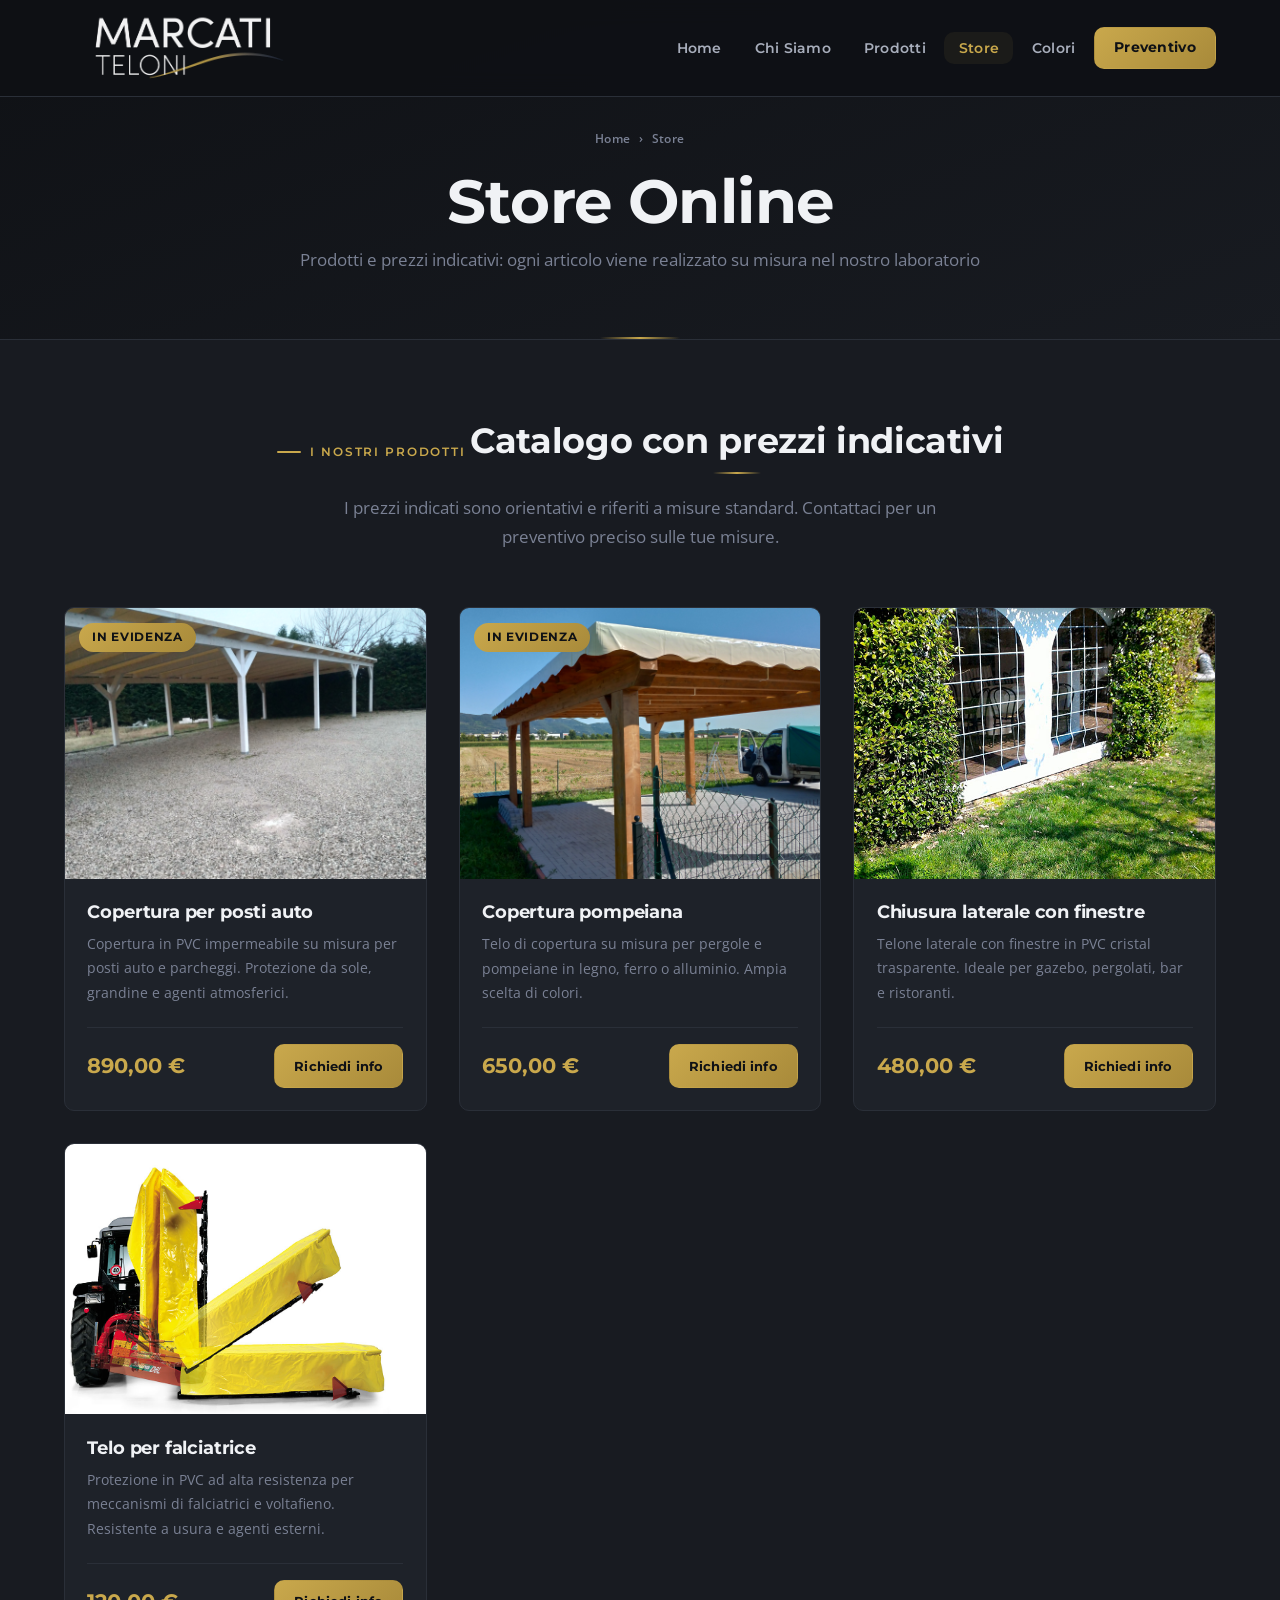
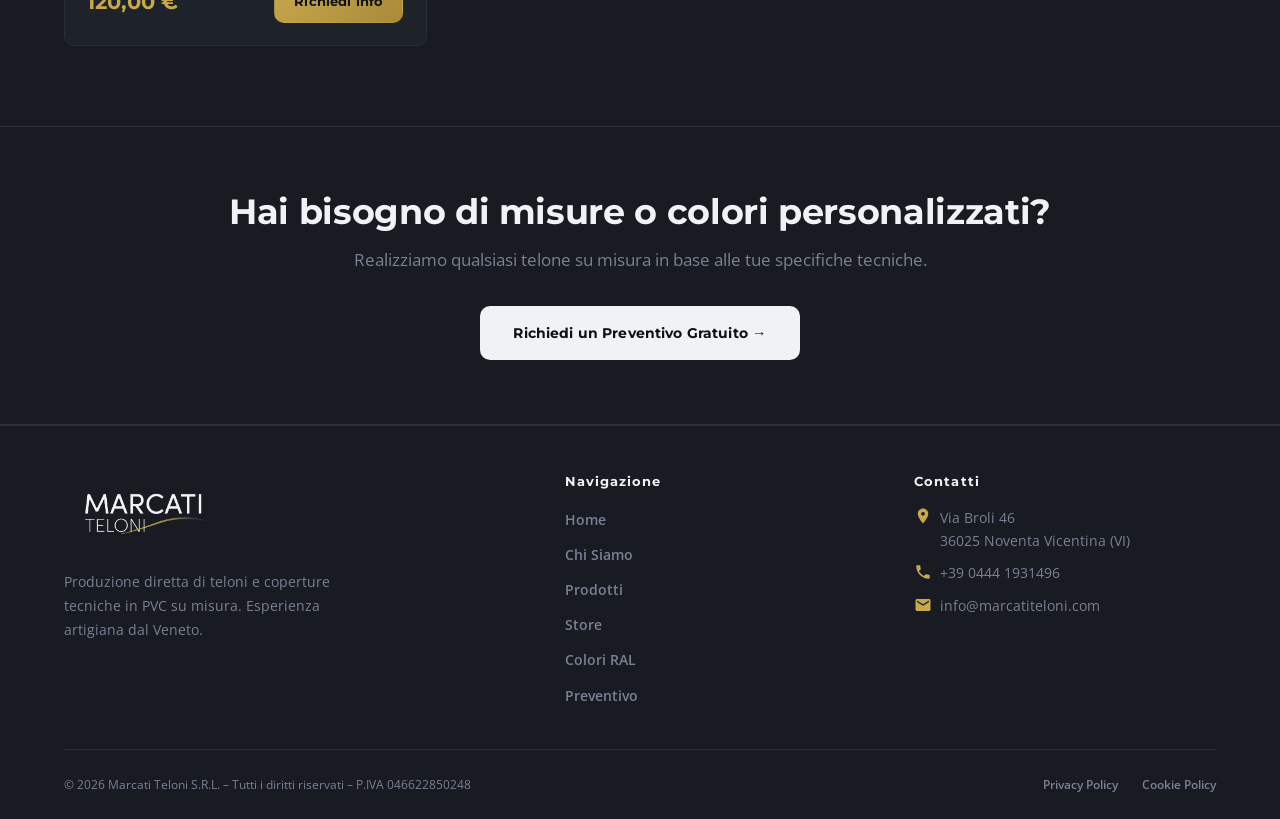
==== store.html @ efef199d "Store online + pannello admin Decap CMS" ====
<!DOCTYPE html>
<html lang="it">
<head>
  <meta charset="UTF-8">
  <meta name="viewport" content="width=device-width, initial-scale=1.0">
  <meta name="description" content="Store Marcati Teloni — Prodotti in PVC pronti e su misura con prezzi indicativi. Richiedi un preventivo personalizzato.">
  <title>Store — Marcati Teloni | Teloni industriali PVC su misura</title>
  <link rel="icon" type="image/png" href="images/Marcati Teloni favicon.png">
  <link rel="stylesheet" href="css/style.css">
</head>
<body>

  <!-- NAVBAR -->
  <nav id="navbar" aria-label="Navigazione principale">
    <div class="container nav-inner">
      <a href="index.html" class="nav-logo" aria-label="Marcati Teloni – Home">
        <img src="images/MarcatiTeloni_Bianco-noSfondo.png" alt="Marcati Teloni logo">
      </a>
      <ul class="nav-links" role="list">
        <li><a href="index.html">Home</a></li>
        <li><a href="chi-siamo.html">Chi Siamo</a></li>
        <li><a href="prodotti.html">Prodotti</a></li>
        <li><a href="store.html" class="active">Store</a></li>
        <li><a href="colori.html">Colori</a></li>
        <li><a href="index.html#preventivo" class="btn btn-primary">Preventivo</a></li>
      </ul>
      <button class="nav-toggle" aria-label="Apri menu" aria-expanded="false">
        <span></span><span></span><span></span>
      </button>
    </div>
    <nav class="nav-mobile" aria-label="Navigazione mobile">
      <a href="index.html">Home</a>
      <a href="chi-siamo.html">Chi Siamo</a>
      <a href="prodotti.html">Prodotti</a>
      <a href="store.html">Store</a>
      <a href="colori.html">Colori RAL</a>
      <a href="index.html#lavori">I Nostri Lavori</a>
      <a href="index.html#preventivo">Richiedi Preventivo</a>
      <a href="index.html#contatti">Contatti</a>
    </nav>
  </nav>

  <!-- PAGE HERO -->
  <div class="page-hero">
    <div class="container">
      <nav class="breadcrumb" aria-label="Breadcrumb">
        <a href="index.html">Home</a>
        <span>&#8250;</span>
        <span>Store</span>
      </nav>
      <h1>Store Online</h1>
      <p>Prodotti e prezzi indicativi: ogni articolo viene realizzato su misura nel nostro laboratorio</p>
    </div>
  </div>

  <!-- STORE -->
  <section id="store" style="background:var(--dark-surface);">
    <div class="container">
      <div class="section-header">
        <span class="section-label">I Nostri Prodotti</span>
        <h2>Catalogo con prezzi indicativi</h2>
        <p>I prezzi indicati sono orientativi e riferiti a misure standard. Contattaci per un preventivo preciso sulle tue misure.</p>
      </div>

      <div id="store-status" class="store-status" role="status">Caricamento prodotti…</div>
      <div class="store-grid" id="store-grid" aria-live="polite"></div>
    </div>
  </section>

  <!-- CTA SECTION -->
  <section class="cta-section">
    <div class="container">
      <h2>Hai bisogno di misure o colori personalizzati?</h2>
      <p>Realizziamo qualsiasi telone su misura in base alle tue specifiche tecniche.</p>
      <a href="index.html#preventivo" class="btn btn-white">Richiedi un Preventivo Gratuito &#8594;</a>
    </div>
  </section>

  <!-- FOOTER -->
  <footer>
    <div class="container">
      <div class="footer-grid">
        <div class="footer-brand">
          <img src="images/MarcatiTeloni_Bianco-noSfondo.png" alt="Marcati Teloni">
          <p>Produzione diretta di teloni e coperture tecniche in PVC su misura. Esperienza artigiana dal Veneto.</p>
        </div>
        <div class="footer-col">
          <h4>Navigazione</h4>
          <ul>
            <li><a href="index.html">Home</a></li>
            <li><a href="chi-siamo.html">Chi Siamo</a></li>
            <li><a href="prodotti.html">Prodotti</a></li>
            <li><a href="store.html">Store</a></li>
            <li><a href="colori.html">Colori RAL</a></li>
            <li><a href="index.html#preventivo">Preventivo</a></li>
          </ul>
        </div>
        <div class="footer-col">
          <h4>Contatti</h4>
          <div class="footer-contact-item">
            <span style="color:var(--gold);display:inline-flex;"><svg viewBox="0 0 24 24" width="18" height="18" fill="currentColor"><path d="M12 2C8.13 2 5 5.13 5 9c0 5.25 7 13 7 13s7-7.75 7-13c0-3.87-3.13-7-7-7zm0 9.5c-1.38 0-2.5-1.12-2.5-2.5s1.12-2.5 2.5-2.5 2.5 1.12 2.5 2.5-1.12 2.5-2.5 2.5z"/></svg></span>
            <span>Via Broli 46<br>36025 Noventa Vicentina (VI)</span>
          </div>
          <div class="footer-contact-item">
            <span style="color:var(--gold);display:inline-flex;"><svg viewBox="0 0 24 24" width="18" height="18" fill="currentColor"><path d="M6.62 10.79c1.44 2.83 3.76 5.14 6.59 6.59l2.2-2.2c.27-.27.67-.36 1.02-.24 1.12.37 2.33.57 3.57.57.55 0 1 .45 1 1V20c0 .55-.45 1-1 1-9.39 0-17-7.61-17-17 0-.55.45-1 1-1h3.5c.55 0 1 .45 1 1 0 1.25.2 2.45.57 3.57.11.35.03.74-.25 1.02l-2.2 2.2z"/></svg></span>
            <a href="tel:+3904441931496">+39 0444 1931496</a>
          </div>
          <div class="footer-contact-item">
            <span style="color:var(--gold);display:inline-flex;"><svg viewBox="0 0 24 24" width="18" height="18" fill="currentColor"><path d="M20 4H4c-1.1 0-1.99.9-1.99 2L2 18c0 1.1.9 2 2 2h16c1.1 0 2-.9 2-2V6c0-1.1-.9-2-2-2zm0 4l-8 5-8-5V6l8 5 8-5v2z"/></svg></span>
            <a href="mailto:info@marcatiteloni.com">info@marcatiteloni.com</a>
          </div>
        </div>
      </div>
      <div class="footer-bottom">
        <span>&copy; 2026 Marcati Teloni S.R.L. – Tutti i diritti riservati – P.IVA 046622850248</span>
        <div style="display:flex;gap:1.5rem;">
          <a href="privacy.html">Privacy Policy</a>
          <a href="privacy.html#cookie">Cookie Policy</a>
        </div>
      </div>
    </div>
  </footer>

  <button id="back-to-top" aria-label="Torna in cima">&#8593;</button>
  <script src="js/main.js"></script>
  <script src="js/store.js"></script>
</body>
</html>
---- css/style.css ----
/* ============================================================
   MARCATI TELONI v2 — SMOOTH INDUSTRIAL Stylesheet
   Palette: Warm dark / Muted gold / Soft grays
   ============================================================ */

/* ---- Font locali (self-hosted, no Google Fonts) ---- */
@font-face {
  font-family: 'Montserrat';
  font-style: normal;
  font-weight: 100 900;
  font-display: swap;
  src: url('../fonts/Montserrat-latin.woff2') format('woff2');
  unicode-range: U+0000-00FF, U+0131, U+0152-0153, U+02BB-02BC, U+02C6, U+02DA, U+02DC, U+0304, U+0308, U+0329, U+2000-206F, U+20AC, U+2122, U+2191, U+2193, U+2212, U+2215, U+FEFF, U+FFFD;
}
@font-face {
  font-family: 'Open Sans';
  font-style: normal;
  font-weight: 300 800;
  font-stretch: 100%;
  font-display: swap;
  src: url('../fonts/OpenSans-latin.woff2') format('woff2');
  unicode-range: U+0000-00FF, U+0131, U+0152-0153, U+02BB-02BC, U+02C6, U+02DA, U+02DC, U+0304, U+0308, U+0329, U+2000-206F, U+20AC, U+2122, U+2191, U+2193, U+2212, U+2215, U+FEFF, U+FFFD;
}

:root {
  --gold: #c9a84c;
  --gold-dark: #a88a3a;
  --gold-light: #e0c070;
  --dark: #0f1115;
  --dark-surface: #181b21;
  --dark-elevated: #1e2229;
  --gray: #7a8194;
  --gray-light: #a8aebc;
  --white: #f0f2f5;
  --border: #2a2f38;
  --shadow: 0 8px 32px rgba(0,0,0,0.35);
  --shadow-soft: 0 4px 16px rgba(0,0,0,0.2);
  --radius: 10px;
  --transition: 0.35s cubic-bezier(0.4, 0, 0.2, 1);
  --max-width: 1200px;
  --font-heading: 'Montserrat', sans-serif;
  --font-body: 'Open Sans', sans-serif;
}

/* ---- Reset ---- */
*, *::before, *::after { box-sizing: border-box; margin: 0; padding: 0; }
html { scroll-behavior: smooth; font-size: 16px; }
body {
  font-family: var(--font-body);
  color: var(--gray-light);
  background: var(--dark);
  line-height: 1.7;
  overflow-x: hidden;
}
img { display: block; max-width: 100%; height: auto; }
a { text-decoration: none; color: inherit; }
ul { list-style: none; }

/* ---- Typography ---- */
h1, h2, h3, h4 {
  font-family: var(--font-heading);
  font-weight: 700;
  line-height: 1.2;
  color: var(--white);
  letter-spacing: -0.01em;
}
h1 { font-size: clamp(2.2rem, 5vw, 3.8rem); }
h2 { font-size: clamp(1.5rem, 3.2vw, 2.2rem); }
h3 { font-size: clamp(1.1rem, 2.2vw, 1.35rem); }

.section-label {
  display: inline-flex;
  align-items: center;
  gap: 0.6rem;
  color: var(--gold);
  font-family: var(--font-heading);
  font-size: 0.78rem;
  font-weight: 600;
  letter-spacing: 0.15em;
  text-transform: uppercase;
  margin-bottom: 0.75rem;
}
.section-label::before {
  content: '';
  width: 24px;
  height: 2px;
  background: var(--gold);
  border-radius: 2px;
}

/* ---- Utilities ---- */
.container {
  width: 100%;
  max-width: var(--max-width);
  margin: 0 auto;
  padding: 0 1.5rem;
}
.section-header {
  text-align: center;
  margin-bottom: 3.5rem;
}
.section-header h2 {
  position: relative;
  display: inline-block;
  padding-bottom: 0.75rem;
}
.section-header h2::after {
  content: '';
  position: absolute;
  bottom: 0;
  left: 50%;
  transform: translateX(-50%);
  width: 48px;
  height: 2px;
  background: linear-gradient(90deg, transparent, var(--gold), transparent);
  border-radius: 2px;
}
.section-header p {
  max-width: 640px;
  margin: 1.25rem auto 0;
  color: var(--gray);
  font-size: 1.05rem;
}
section { padding: 5rem 0; }
section:nth-child(even) { background: var(--dark-surface); }

.btn {
  display: inline-flex;
  align-items: center;
  gap: 0.5rem;
  padding: 0.85rem 2rem;
  border-radius: var(--radius);
  font-family: var(--font-heading);
  font-weight: 700;
  font-size: 0.9rem;
  cursor: pointer;
  transition: var(--transition);
  border: 1.5px solid transparent;
  letter-spacing: 0.01em;
}
.btn-primary {
  background: linear-gradient(135deg, var(--gold), var(--gold-dark));
  color: var(--dark);
}
.btn-primary:hover {
  background: linear-gradient(135deg, var(--gold-light), var(--gold));
  transform: translateY(-2px);
  box-shadow: 0 8px 24px rgba(201,168,76,0.2);
}
.btn-outline {
  background: transparent;
  color: var(--gold);
  border-color: rgba(201,168,76,0.5);
}
.btn-outline:hover {
  background: rgba(201,168,76,0.08);
  border-color: var(--gold);
  transform: translateY(-2px);
}
.btn-white {
  background: var(--white);
  color: var(--dark);
}
.btn-white:hover {
  background: #ffffff;
  transform: translateY(-2px);
  box-shadow: var(--shadow-soft);
}

/* ============================================================
   NAVBAR
   ============================================================ */
#navbar {
  position: fixed;
  top: 0; left: 0; right: 0;
  z-index: 1000;
  background: rgba(15,17,21,0.92);
  backdrop-filter: blur(12px);
  border-bottom: 1px solid var(--border);
  transition: box-shadow var(--transition), background var(--transition);
}
#navbar.scrolled {
  box-shadow: var(--shadow);
  background: rgba(15,17,21,0.97);
}

.nav-inner {
  display: flex;
  align-items: center;
  justify-content: space-between;
  height: 96px;
}

.nav-logo img {
  height: 120px;
  width: auto;
  opacity: 0.95;
  transition: opacity var(--transition);
}
.nav-logo:hover img { opacity: 1; }

.nav-links {
  display: flex;
  align-items: center;
  gap: 0.25rem;
}
.nav-links a {
  padding: 0.5rem 0.9rem;
  border-radius: var(--radius);
  font-family: var(--font-heading);
  font-size: 0.85rem;
  font-weight: 600;
  color: var(--gray-light);
  transition: var(--transition);
  letter-spacing: 0.02em;
}
.nav-links a:hover,
.nav-links a.active {
  color: var(--gold);
  background: rgba(201,168,76,0.07);
}
.nav-links .btn-primary {
  padding: 0.55rem 1.2rem;
  color: var(--dark);
  font-weight: 700;
}
.nav-links .btn-primary:hover {
  transform: none;
  color: var(--dark);
}

/* Hamburger */
.nav-toggle {
  display: none;
  flex-direction: column;
  gap: 5px;
  cursor: pointer;
  padding: 0.4rem;
  border: none;
  background: transparent;
}
.nav-toggle span {
  display: block;
  width: 24px;
  height: 2px;
  background: var(--white);
  border-radius: 2px;
  transition: var(--transition);
}
.nav-toggle.open span:nth-child(1) { transform: rotate(45deg) translate(5px,5px); }
.nav-toggle.open span:nth-child(2) { opacity: 0; }
.nav-toggle.open span:nth-child(3) { transform: rotate(-45deg) translate(5px,-5px); }

/* Mobile menu */
.nav-mobile {
  display: none;
  flex-direction: column;
  background: var(--dark);
  border-top: 1px solid var(--border);
  padding: 1rem 1.5rem;
  gap: 0.25rem;
}
.nav-mobile a {
  padding: 0.85rem 0.5rem;
  font-family: var(--font-heading);
  font-weight: 600;
  font-size: 0.9rem;
  border-bottom: 1px solid var(--border);
  color: var(--gray-light);
  transition: color var(--transition);
  letter-spacing: 0.02em;
}
.nav-mobile a:last-child { border-bottom: none; }
.nav-mobile a:hover { color: var(--gold); }
.nav-mobile.open { display: flex; }

/* ============================================================
   HERO
   ============================================================ */
#hero {
  position: relative;
  min-height: 100vh;
  display: flex;
  align-items: center;
  padding-top: 96px;
  background: var(--dark);
  overflow: hidden;
}
.hero-bg {
  position: absolute;
  inset: 0;
  background-image: url('../../images/090.jpg');
  background-size: cover;
  background-position: center;
  opacity: 0.45;
  filter: grayscale(0.4) contrast(1.1);
  z-index: 0;
}
.hero-bg-saldatura {
  position: absolute;
  inset: 0;
  background-image: url('../images/Saldatura.png');
  background-size: cover;
  background-position: center;
  opacity: 0.7;
  z-index: 1;
}
.hero-overlay {
  position: absolute;
  inset: 0;
  background: linear-gradient(160deg, rgba(15,17,21,0.72) 0%, rgba(24,27,33,0.65) 60%, rgba(30,34,41,0.55) 100%);
  z-index: 2;
}
.hero-content {
  position: relative;
  z-index: 3;
  max-width: 720px;
}
.hero-badge {
  display: inline-flex;
  align-items: center;
  gap: 0.5rem;
  background: rgba(201,168,76,0.08);
  border: 1px solid rgba(201,168,76,0.25);
  color: var(--gold);
  padding: 0.45rem 1rem;
  border-radius: 100px;
  font-size: 0.75rem;
  font-family: var(--font-heading);
  font-weight: 600;
  letter-spacing: 0.08em;
  text-transform: uppercase;
  margin-bottom: 1.5rem;
  backdrop-filter: blur(4px);
}
.hero-content h1 {
  color: var(--white);
  margin-bottom: 1.25rem;
  font-weight: 700;
  letter-spacing: -0.02em;
}
.hero-content h1 span { color: var(--gold); }
.hero-content p {
  color: var(--gray-light);
  font-size: 1.15rem;
  margin-bottom: 2.5rem;
  max-width: 560px;
  line-height: 1.7;
}
.hero-cta {
  display: flex;
  flex-wrap: wrap;
  gap: 1rem;
}
.hero-stats {
  display: flex;
  gap: 2.5rem;
  margin-top: 3rem;
  padding-top: 2rem;
  border-top: 1px solid var(--border);
}
.hero-stat .num {
  font-family: var(--font-heading);
  font-size: 2rem;
  font-weight: 700;
  color: var(--gold);
  line-height: 1;
}
.hero-stat .label {
  font-size: 0.8rem;
  color: var(--gray);
  margin-top: 0.35rem;
  font-weight: 600;
  letter-spacing: 0.04em;
}

/* ============================================================
   CHI SIAMO
   ============================================================ */
#chi-siamo { background: var(--dark); }
.chi-siamo-grid {
  display: grid;
  grid-template-columns: 1fr 1fr;
  gap: 4rem;
  align-items: start;
}
.chi-siamo-image {
  position: relative;
  border-radius: var(--radius);
  overflow: hidden;
  box-shadow: var(--shadow);
  aspect-ratio: 4/3;
  border: 1px solid var(--border);
}
.chi-siamo-image img {
  width: 100%;
  height: 100%;
  object-fit: cover;
  filter: grayscale(0.2) contrast(1.05);
  transition: transform 0.8s ease;
}
.chi-siamo-image:hover img { transform: scale(1.03); }
.chi-siamo-image::after {
  content: '';
  position: absolute;
  bottom: 0; left: 0; right: 0;
  height: 50%;
  background: linear-gradient(to top, rgba(15,17,21,0.6), transparent);
  pointer-events: none;
}
.chi-siamo-text h2 { margin-bottom: 1.25rem; }
.chi-siamo-text p { color: var(--gray-light); margin-bottom: 1rem; }
.chi-siamo-features {
  display: grid;
  grid-template-columns: 1fr 1fr;
  gap: 1rem;
  margin-top: 1.75rem;
}
.feature-item {
  display: flex;
  align-items: flex-start;
  gap: 0.75rem;
  padding: 1.1rem;
  background: var(--dark-elevated);
  border-radius: var(--radius);
  border: 1px solid var(--border);
  transition: var(--transition);
}
.feature-item:hover {
  border-color: rgba(201,168,76,0.3);
  transform: translateY(-2px);
  box-shadow: var(--shadow-soft);
}
.feature-icon {
  font-size: 1.4rem;
  flex-shrink: 0;
  color: var(--gold);
  opacity: 0.9;
}
.feature-item strong {
  display: block;
  font-family: var(--font-heading);
  font-size: 0.9rem;
  font-weight: 700;
  margin-bottom: 0.2rem;
  color: var(--white);
}
.feature-item p { font-size: 0.85rem; color: var(--gray); margin: 0; }

/* ============================================================
   PRODOTTI (homepage preview)
   ============================================================ */
#prodotti-preview { background: var(--dark-surface); }
.prodotti-grid {
  display: grid;
  grid-template-columns: repeat(3, 1fr);
  gap: 1.5rem;
  margin-bottom: 2.5rem;
}
.prodotto-card {
  background: var(--dark-elevated);
  border-radius: var(--radius);
  padding: 1.75rem 1.5rem;
  box-shadow: var(--shadow-soft);
  transition: var(--transition);
  border: 1px solid var(--border);
  display: flex;
  flex-direction: column;
}
.prodotto-card:hover {
  transform: translateY(-4px);
  box-shadow: var(--shadow);
  border-color: rgba(201,168,76,0.25);
}
.prodotto-icon {
  font-size: 2rem;
  margin-bottom: 1rem;
  opacity: 0.85;
}
.prodotto-card h3 {
  margin-bottom: 0.6rem;
  font-size: 1.05rem;
  color: var(--white);
  font-weight: 700;
}
.prodotto-card p {
  font-size: 0.9rem;
  color: var(--gray);
  flex: 1;
  line-height: 1.65;
}
.prodotto-link {
  display: inline-flex;
  align-items: center;
  gap: 0.3rem;
  color: var(--gold);
  font-family: var(--font-heading);
  font-size: 0.82rem;
  font-weight: 700;
  margin-top: 1rem;
  transition: gap var(--transition);
}
.prodotto-link:hover { gap: 0.6rem; }

.prodotti-cta { text-align: center; }

/* ============================================================
   CAROUSEL (Lavori)
   ============================================================ */
#lavori { background: var(--dark); padding: 5rem 0; }
#lavori .section-header h2,
#lavori .section-header .section-label { color: var(--white); }
#lavori .section-header p { color: var(--gray); }

.carousel-wrapper {
  position: relative;
  overflow: hidden;
  border-radius: var(--radius);
  box-shadow: var(--shadow);
  border: 1px solid var(--border);
}
.carousel-track {
  display: flex;
  transition: transform 1.0s ease-in-out;
  will-change: transform;
}
.carousel-slide {
  min-width: 100%;
  aspect-ratio: 16/9;
  overflow: hidden;
  position: relative;
}
.carousel-slide img {
  width: 100%;
  height: 100%;
  object-fit: cover;
  filter: grayscale(0.15) contrast(1.05);
  transition: transform 0.8s ease;
}
.carousel-slide:hover img { transform: scale(1.03); }
.carousel-slide-caption {
  position: absolute;
  bottom: 0; left: 0; right: 0;
  background: linear-gradient(to top, rgba(15,17,21,0.85), transparent);
  color: var(--white);
  padding: 1.5rem;
  font-family: var(--font-heading);
  font-size: 0.9rem;
  font-weight: 600;
  letter-spacing: 0.02em;
}
.carousel-btn {
  position: absolute;
  top: 50%;
  transform: translateY(-50%);
  background: rgba(201,168,76,0.9);
  border: none;
  width: 48px;
  height: 48px;
  border-radius: 50%;
  cursor: pointer;
  display: flex;
  align-items: center;
  justify-content: center;
  font-size: 1.2rem;
  transition: var(--transition);
  z-index: 5;
  color: var(--dark);
  backdrop-filter: blur(4px);
}
.carousel-btn:hover {
  background: var(--gold-light);
  box-shadow: 0 4px 16px rgba(201,168,76,0.3);
  transform: translateY(-50%) scale(1.05);
}
.carousel-prev { left: 1rem; }
.carousel-next { right: 1rem; }
.carousel-dots {
  display: flex;
  justify-content: center;
  gap: 0.5rem;
  margin-top: 1.25rem;
}
.carousel-dot {
  width: 8px;
  height: 8px;
  border-radius: 50%;
  background: rgba(255,255,255,0.15);
  cursor: pointer;
  transition: var(--transition);
  border: none;
}
.carousel-dot.active { background: var(--gold); width: 24px; border-radius: 4px; }

/* ============================================================
   COLORI (homepage preview)
   ============================================================ */
#colori-preview { background: var(--dark-surface); }
.colori-swatches {
  display: grid;
  grid-template-columns: repeat(auto-fill, minmax(80px, 1fr));
  gap: 0.75rem;
  margin-bottom: 2rem;
}
.swatch {
  display: flex;
  flex-direction: column;
  align-items: center;
  gap: 0.4rem;
}
.swatch-circle {
  width: 56px;
  height: 56px;
  border-radius: 50%;
  border: 2px solid rgba(255,255,255,0.08);
  box-shadow: 0 2px 8px rgba(0,0,0,0.3);
  transition: var(--transition);
}
.swatch:hover .swatch-circle {
  transform: scale(1.1);
  border-color: rgba(201,168,76,0.5);
  box-shadow: 0 4px 12px rgba(0,0,0,0.4);
}
.swatch-name {
  font-size: 0.7rem;
  font-family: var(--font-heading);
  font-weight: 600;
  text-align: center;
  color: var(--gray);
  line-height: 1.2;
}
.colori-cta { text-align: center; margin-top: 2rem; }

/* ============================================================
   PREVENTIVO
   ============================================================ */
#preventivo { background: var(--dark-surface); }
.preventivo-wrapper {
  display: grid;
  grid-template-columns: 1fr 1.5fr;
  gap: 4rem;
  align-items: start;
}
.preventivo-info h2 { margin-bottom: 1rem; }
.preventivo-info p { color: var(--gray); margin-bottom: 1.5rem; }
.contact-info-list { display: flex; flex-direction: column; gap: 1rem; }
.contact-info-item {
  display: flex;
  align-items: flex-start;
  gap: 0.75rem;
  padding: 1rem;
  background: var(--dark-elevated);
  border-radius: var(--radius);
  box-shadow: var(--shadow-soft);
  border: 1px solid var(--border);
  transition: var(--transition);
}
.contact-info-item:hover {
  border-color: rgba(201,168,76,0.2);
}
.contact-info-item .icon {
  width: 36px;
  height: 36px;
  background: linear-gradient(135deg, var(--gold), var(--gold-dark));
  border-radius: 50%;
  display: flex;
  align-items: center;
  justify-content: center;
  font-size: 1rem;
  flex-shrink: 0;
  color: var(--dark);
}
.contact-info-item .text strong {
  display: block;
  font-family: var(--font-heading);
  font-size: 0.82rem;
  font-weight: 700;
  margin-bottom: 0.15rem;
  color: var(--white);
}
.contact-info-item .text span { font-size: 0.88rem; color: var(--gray); }
.contact-info-item .text span a { color: var(--gold); font-weight: 700; }
.contact-info-item .text span a:hover { text-decoration: underline; }

/* Form */
.quote-form {
  background: var(--dark-elevated);
  padding: 2.5rem;
  border-radius: var(--radius);
  box-shadow: var(--shadow);
  border: 1px solid var(--border);
}
.quote-form h3 {
  margin-bottom: 1.5rem;
  font-size: 1.2rem;
  color: var(--white);
  font-weight: 700;
}
.form-grid {
  display: grid;
  grid-template-columns: 1fr 1fr;
  gap: 1rem;
}
.form-group {
  display: flex;
  flex-direction: column;
  gap: 0.4rem;
}
.form-group.full { grid-column: 1 / -1; }
.form-group label {
  font-family: var(--font-heading);
  font-size: 0.8rem;
  font-weight: 600;
  color: var(--gray-light);
  letter-spacing: 0.02em;
}
.form-group input,
.form-group select,
.form-group textarea {
  padding: 0.75rem 1rem;
  border: 1.5px solid var(--border);
  border-radius: var(--radius);
  font-family: var(--font-body);
  font-size: 0.95rem;
  color: var(--white);
  background: rgba(15,17,21,0.6);
  transition: var(--transition);
  outline: none;
}
.form-group input:focus,
.form-group select:focus,
.form-group textarea:focus {
  border-color: var(--gold);
  box-shadow: 0 0 0 3px rgba(201,168,76,0.1);
  background: rgba(15,17,21,0.8);
}
.form-group textarea { resize: vertical; min-height: 120px; }
.form-group select { appearance: none; cursor: pointer; }
.form-note {
  font-size: 0.78rem;
  color: var(--gray);
  margin-top: 0.75rem;
}
.form-success, .form-error {
  display: none;
  padding: 1rem;
  border-radius: var(--radius);
  font-family: var(--font-heading);
  font-size: 0.85rem;
  font-weight: 700;
  margin-bottom: 1rem;
  letter-spacing: 0.02em;
}
.form-success { background: rgba(46,125,50,0.1); color: #81c784; border: 1px solid rgba(129,199,132,0.2); }
.form-error { background: rgba(198,40,40,0.1); color: #e57373; border: 1px solid rgba(229,115,115,0.2); }
.form-success.visible, .form-error.visible { display: block; }

/* ============================================================
   CONTATTI
   ============================================================ */
#contatti { background: var(--dark); }
.contatti-grid {
  display: grid;
  grid-template-columns: 1fr 1fr;
  gap: 4rem;
  align-items: start;
}
.map-placeholder {
  border-radius: var(--radius);
  overflow: hidden;
  box-shadow: var(--shadow);
  background: var(--dark-surface);
  aspect-ratio: 4/3;
  border: 1px solid var(--border);
}
.map-placeholder iframe {
  width: 100%;
  height: 100%;
  border: 0;
  filter: grayscale(0.5) contrast(1.05);
}
.orari-table { width: 100%; border-collapse: collapse; margin-top: 1rem; }
.orari-table td {
  padding: 0.6rem 0;
  border-bottom: 1px solid var(--border);
  font-size: 0.9rem;
}
.orari-table td:first-child { font-weight: 700; color: var(--white); }
.orari-table td:last-child { color: var(--gold); font-weight: 700; text-align: right; }
.orari-table tr:last-child td { border-bottom: none; }

/* ============================================================
   FOOTER
   ============================================================ */
footer {
  background: var(--dark-surface);
  color: var(--gray);
  padding: 3rem 0 1.5rem;
  border-top: 1px solid var(--border);
}
.footer-grid {
  display: grid;
  grid-template-columns: 1.5fr 1fr 1fr;
  gap: 3rem;
  margin-bottom: 2.5rem;
}
.footer-brand img { height: 80px; margin-bottom: 1rem; opacity: 0.95; }
.footer-brand p { font-size: 0.88rem; line-height: 1.7; max-width: 280px; }
.footer-col h4 {
  font-family: var(--font-heading);
  font-size: 0.82rem;
  font-weight: 700;
  color: var(--white);
  letter-spacing: 0.08em;
  margin-bottom: 1rem;
}
.footer-col ul { display: flex; flex-direction: column; gap: 0.5rem; }
.footer-col ul a {
  font-size: 0.85rem;
  color: var(--gray);
  transition: var(--transition);
  font-weight: 600;
}
.footer-col ul a:hover { color: var(--gold); }
.footer-contact-item {
  display: flex;
  align-items: flex-start;
  gap: 0.5rem;
  margin-bottom: 0.6rem;
  font-size: 0.85rem;
}
.footer-contact-item span:first-child { font-size: 1rem; flex-shrink: 0; margin-top: 0.1rem; }
.footer-contact-item a { color: var(--gray); transition: var(--transition); }
.footer-contact-item a:hover { color: var(--gold); }
.footer-bottom {
  border-top: 1px solid var(--border);
  padding-top: 1.5rem;
  display: flex;
  justify-content: space-between;
  align-items: center;
  flex-wrap: wrap;
  gap: 0.75rem;
  font-size: 0.78rem;
  color: var(--gray);
}
.footer-bottom a { color: var(--gray); transition: var(--transition); font-weight: 600; }
.footer-bottom a:hover { color: var(--gold); }

/* ============================================================
   PAGE HERO (inner pages)
   ============================================================ */
.page-hero {
  background: linear-gradient(160deg, #0f1115, #181b21);
  color: var(--white);
  padding: 8rem 0 4rem;
  text-align: center;
  border-bottom: 1px solid var(--border);
  position: relative;
}
.page-hero::after {
  content: '';
  position: absolute;
  bottom: 0;
  left: 50%;
  transform: translateX(-50%);
  width: 80px;
  height: 2px;
  background: linear-gradient(90deg, transparent, var(--gold), transparent);
}
.page-hero h1 { color: var(--white); margin-bottom: 0.5rem; }
.page-hero p { color: var(--gray); font-size: 1.05rem; }
.breadcrumb {
  display: flex;
  align-items: center;
  justify-content: center;
  gap: 0.5rem;
  font-size: 0.78rem;
  color: var(--gray);
  margin-bottom: 1rem;
  font-weight: 600;
  letter-spacing: 0.04em;
}
.breadcrumb a { color: var(--gray); }
.breadcrumb a:hover { color: var(--gold); }

/* ============================================================
   PRODOTTI PAGE
   ============================================================ */
.prodotti-full-grid {
  display: grid;
  grid-template-columns: repeat(3, 1fr);
  gap: 1.5rem;
}
.prodotto-full-card {
  background: var(--dark-elevated);
  border-radius: var(--radius);
  overflow: hidden;
  box-shadow: var(--shadow-soft);
  transition: var(--transition);
  border: 1px solid var(--border);
}
.prodotto-full-card:hover {
  transform: translateY(-4px);
  box-shadow: var(--shadow);
  border-color: rgba(201,168,76,0.2);
}
.prodotto-full-card-body {
  padding: 1.75rem;
}
.prodotto-full-card .prodotto-icon { font-size: 2.2rem; margin-bottom: 1rem; opacity: 0.85; }
.prodotto-full-card h3 { margin-bottom: 0.75rem; font-size: 1.05rem; color: var(--white); font-weight: 700; }
.prodotto-full-card p { font-size: 0.9rem; color: var(--gray); line-height: 1.65; }

/* CTA Section (inner pages) */
.cta-section {
  background: var(--dark-elevated);
  padding: 4rem 0;
  text-align: center;
  border-top: 1px solid var(--border);
  border-bottom: 1px solid var(--border);
}
.cta-section h2 { margin-bottom: 0.75rem; }
.cta-section p { color: var(--gray); margin-bottom: 2rem; font-size: 1.05rem; }

/* ============================================================
   COLORI PAGE
   ============================================================ */
.colori-full-grid {
  display: flex;
  flex-wrap: wrap;
  justify-content: center;
  gap: 1.5rem;
}
.colore-card {
  background: var(--dark-elevated);
  border-radius: var(--radius);
  overflow: hidden;
  box-shadow: var(--shadow-soft);
  transition: var(--transition);
  border: 1px solid var(--border);
  text-align: center;
  flex: 0 1 140px;
}
.colore-card:hover {
  transform: translateY(-3px);
  box-shadow: var(--shadow);
  border-color: rgba(201,168,76,0.2);
}
.colore-swatch {
  height: 90px;
  width: 100%;
}
.colore-card-body { padding: 0.85rem; }
.colore-card-body strong {
  display: block;
  font-family: var(--font-heading);
  font-size: 0.85rem;
  font-weight: 700;
  margin-bottom: 0.2rem;
  color: var(--white);
}
.colore-card-body span { font-size: 0.75rem; color: var(--gray); }
.colori-note {
  background: rgba(201,168,76,0.04);
  border: 1px solid rgba(201,168,76,0.15);
  border-radius: var(--radius);
  padding: 1.25rem 1.5rem;
  margin-top: 2.5rem;
  font-size: 0.9rem;
  color: var(--gray-light);
}
.colori-note a { color: var(--gold); font-weight: 700; }

/* ============================================================
   PRIVACY PAGE
   ============================================================ */
.privacy-content {
  max-width: 800px;
  margin: 0 auto;
  background: var(--dark-elevated);
  padding: 3rem;
  border-radius: var(--radius);
  border: 1px solid var(--border);
}
.privacy-content h2 {
  margin: 2rem 0 1rem;
  font-size: 1.3rem;
  font-weight: 700;
}
.privacy-content h2:first-child { margin-top: 0; }
.privacy-content p { color: var(--gray); margin-bottom: 1rem; line-height: 1.7; }
.privacy-content ul { list-style: disc; margin-left: 1.5rem; color: var(--gray); }
.privacy-content ul li { margin-bottom: 0.5rem; }
.privacy-content a { color: var(--gold); font-weight: 700; }
.privacy-content a:hover { text-decoration: underline; }

/* ============================================================
   BACK TO TOP
   ============================================================ */
#back-to-top {
  position: fixed;
  bottom: 2rem;
  right: 2rem;
  width: 44px;
  height: 44px;
  background: linear-gradient(135deg, var(--gold), var(--gold-dark));
  color: var(--dark);
  border: none;
  border-radius: 50%;
  cursor: pointer;
  font-size: 1.2rem;
  display: flex;
  align-items: center;
  justify-content: center;
  box-shadow: 0 4px 16px rgba(201,168,76,0.25);
  transition: var(--transition);
  opacity: 0;
  pointer-events: none;
  z-index: 999;
}
#back-to-top.visible { opacity: 1; pointer-events: all; }
#back-to-top:hover {
  background: linear-gradient(135deg, var(--gold-light), var(--gold));
  transform: translateY(-3px);
  box-shadow: 0 6px 20px rgba(201,168,76,0.35);
}

/* ============================================================
   ANIMATIONS
   ============================================================ */
[data-animate] {
  opacity: 0;
  transform: translateY(24px);
  transition: opacity 0.7s cubic-bezier(0.4, 0, 0.2, 1), transform 0.7s cubic-bezier(0.4, 0, 0.2, 1);
}
[data-animate].animated {
  opacity: 1;
  transform: translateY(0);
}

/* ============================================================
    TIMELINE IMMAGINI (chi-siamo)
    ============================================================ */
.timeline-section {
  padding: 4rem 0;
  background: var(--dark-surface);
}
.timeline-item {
  display: grid;
  grid-template-columns: 1fr 1fr;
  gap: 4rem;
  align-items: center;
  margin-bottom: 5rem;
}
.timeline-item:last-child { margin-bottom: 0; }
.timeline-item.reverse .timeline-images { order: 2; }
.timeline-item.reverse .timeline-text { order: 1; }
.timeline-images {
  display: grid;
  gap: 1.25rem;
}
.timeline-images.single {
  grid-template-columns: 1fr;
}
.timeline-images.double {
  grid-template-columns: 1fr 1fr;
}
.timeline-image {
  position: relative;
  border-radius: var(--radius);
  overflow: hidden;
  box-shadow: var(--shadow);
  border: 2px solid rgba(201,168,76,0.15);
  transition: var(--transition);
}
.timeline-image:hover {
  border-color: rgba(201,168,76,0.4);
  box-shadow: 0 12px 40px rgba(201,168,76,0.15);
}
.timeline-image img {
  width: 100%;
  height: auto;
  display: block;
  filter: grayscale(0.15) contrast(1.05);
  transition: transform 0.8s ease, filter 0.8s ease;
}
.timeline-image:hover img {
  transform: scale(1.03);
  filter: grayscale(0) contrast(1.1);
}
.timeline-text .timeline-year {
  display: inline-block;
  color: var(--gold);
  font-family: var(--font-heading);
  font-size: 0.78rem;
  font-weight: 700;
  letter-spacing: 0.15em;
  text-transform: uppercase;
  margin-bottom: 0.75rem;
  padding: 0.35rem 0.85rem;
  background: rgba(201,168,76,0.08);
  border: 1px solid rgba(201,168,76,0.2);
  border-radius: 100px;
}
.timeline-text h3 {
  font-size: clamp(1.2rem, 2.5vw, 1.5rem);
  margin-bottom: 1rem;
  color: var(--white);
}
.timeline-text p {
  color: var(--gray-light);
  font-size: 0.95rem;
  line-height: 1.7;
  margin-bottom: 1rem;
}
.timeline-text p:last-child { margin-bottom: 0; }

@media (max-width: 768px) {
  .timeline-item {
    grid-template-columns: 1fr;
    gap: 2rem;
    margin-bottom: 3.5rem;
  }
  .timeline-item.reverse .timeline-images { order: 0; }
  .timeline-item.reverse .timeline-text { order: 0; }
  .timeline-images.double { grid-template-columns: 1fr 1fr; }
}

/* ============================================================
    STORE
    ============================================================ */
.store-status {
  text-align: center;
  color: var(--gray);
  padding: 2rem 0;
}
.store-status.store-error { color: #d98a8a; }
.store-empty {
  grid-column: 1 / -1;
  text-align: center;
  color: var(--gray);
  padding: 2rem 0;
}

.store-grid {
  display: grid;
  grid-template-columns: repeat(auto-fill, minmax(280px, 1fr));
  gap: 2rem;
}

.store-card {
  display: flex;
  flex-direction: column;
  background: var(--dark-elevated);
  border: 1px solid var(--border);
  border-radius: var(--radius);
  overflow: hidden;
  transition: transform var(--transition), box-shadow var(--transition), border-color var(--transition);
}
.store-card:hover {
  transform: translateY(-6px);
  box-shadow: var(--shadow);
  border-color: rgba(201,168,76,0.35);
}

.store-card-media {
  position: relative;
  aspect-ratio: 4 / 3;
  overflow: hidden;
  background: var(--dark);
}
.store-card-media img {
  width: 100%;
  height: 100%;
  object-fit: cover;
  transition: transform var(--transition);
}
.store-card:hover .store-card-media img { transform: scale(1.05); }

.store-badge {
  position: absolute;
  top: 0.9rem;
  left: 0.9rem;
  padding: 0.3rem 0.8rem;
  background: linear-gradient(135deg, var(--gold), var(--gold-dark));
  color: var(--dark);
  font-family: var(--font-heading);
  font-size: 0.72rem;
  font-weight: 700;
  letter-spacing: 0.06em;
  text-transform: uppercase;
  border-radius: 100px;
}

.store-card-body {
  display: flex;
  flex-direction: column;
  flex: 1;
  padding: 1.4rem;
  gap: 0.6rem;
}
.store-card-body h3 { font-size: 1.1rem; }
.store-card-body p {
  color: var(--gray);
  font-size: 0.9rem;
  flex: 1;
}

.store-card-footer {
  display: flex;
  align-items: center;
  justify-content: space-between;
  gap: 1rem;
  margin-top: 0.75rem;
  padding-top: 1rem;
  border-top: 1px solid var(--border);
}
.store-prezzo {
  font-family: var(--font-heading);
  font-size: 1.3rem;
  font-weight: 700;
  color: var(--gold);
}
.store-card-footer .btn { padding: 0.6rem 1.2rem; font-size: 0.82rem; }

.store-card-esaurito .store-card-media img { filter: grayscale(0.8); opacity: 0.7; }

@media (max-width: 640px) {
  .store-grid { grid-template-columns: 1fr; }
}

/* ============================================================
    RESPONSIVE
    ============================================================ */
@media (max-width: 1024px) {
  .prodotti-grid { grid-template-columns: repeat(2, 1fr); }
  .prodotti-full-grid { grid-template-columns: repeat(2, 1fr); }
  .chi-siamo-grid { gap: 2.5rem; }
  .footer-grid { grid-template-columns: 1fr 1fr; }
  .footer-brand { grid-column: 1 / -1; }
}

@media (max-width: 768px) {
  section { padding: 3.5rem 0; }
  .nav-links { display: none; }
  .nav-toggle { display: flex; }

  .chi-siamo-grid { grid-template-columns: 1fr; }
  .chi-siamo-image { aspect-ratio: 16/9; }
  .chi-siamo-features { grid-template-columns: 1fr; }

  .prodotti-grid { grid-template-columns: 1fr; }
  .prodotti-full-grid { grid-template-columns: 1fr 1fr; }

  .preventivo-wrapper { grid-template-columns: 1fr; gap: 2rem; }
  .form-grid { grid-template-columns: 1fr; }
  .form-group.full { grid-column: auto; }

  .contatti-grid { grid-template-columns: 1fr; }

  .hero-stats { gap: 1.5rem; flex-wrap: wrap; }
  .hero-stat .num { font-size: 1.8rem; }

  .colori-swatches { grid-template-columns: repeat(auto-fill, minmax(60px, 1fr)); }
  .swatch-circle { width: 44px; height: 44px; }

  .footer-grid { grid-template-columns: 1fr; gap: 2rem; }

  .quote-form { padding: 1.5rem; }
  .preventivo-wrapper { gap: 2rem; }

  .page-hero { padding: 6rem 0 3rem; }
}

@media (max-width: 480px) {
  .prodotti-full-grid { grid-template-columns: 1fr; }
  .hero-cta { flex-direction: column; }
  .hero-cta .btn { text-align: center; justify-content: center; }
  .hero-stats { gap: 1rem; }
}
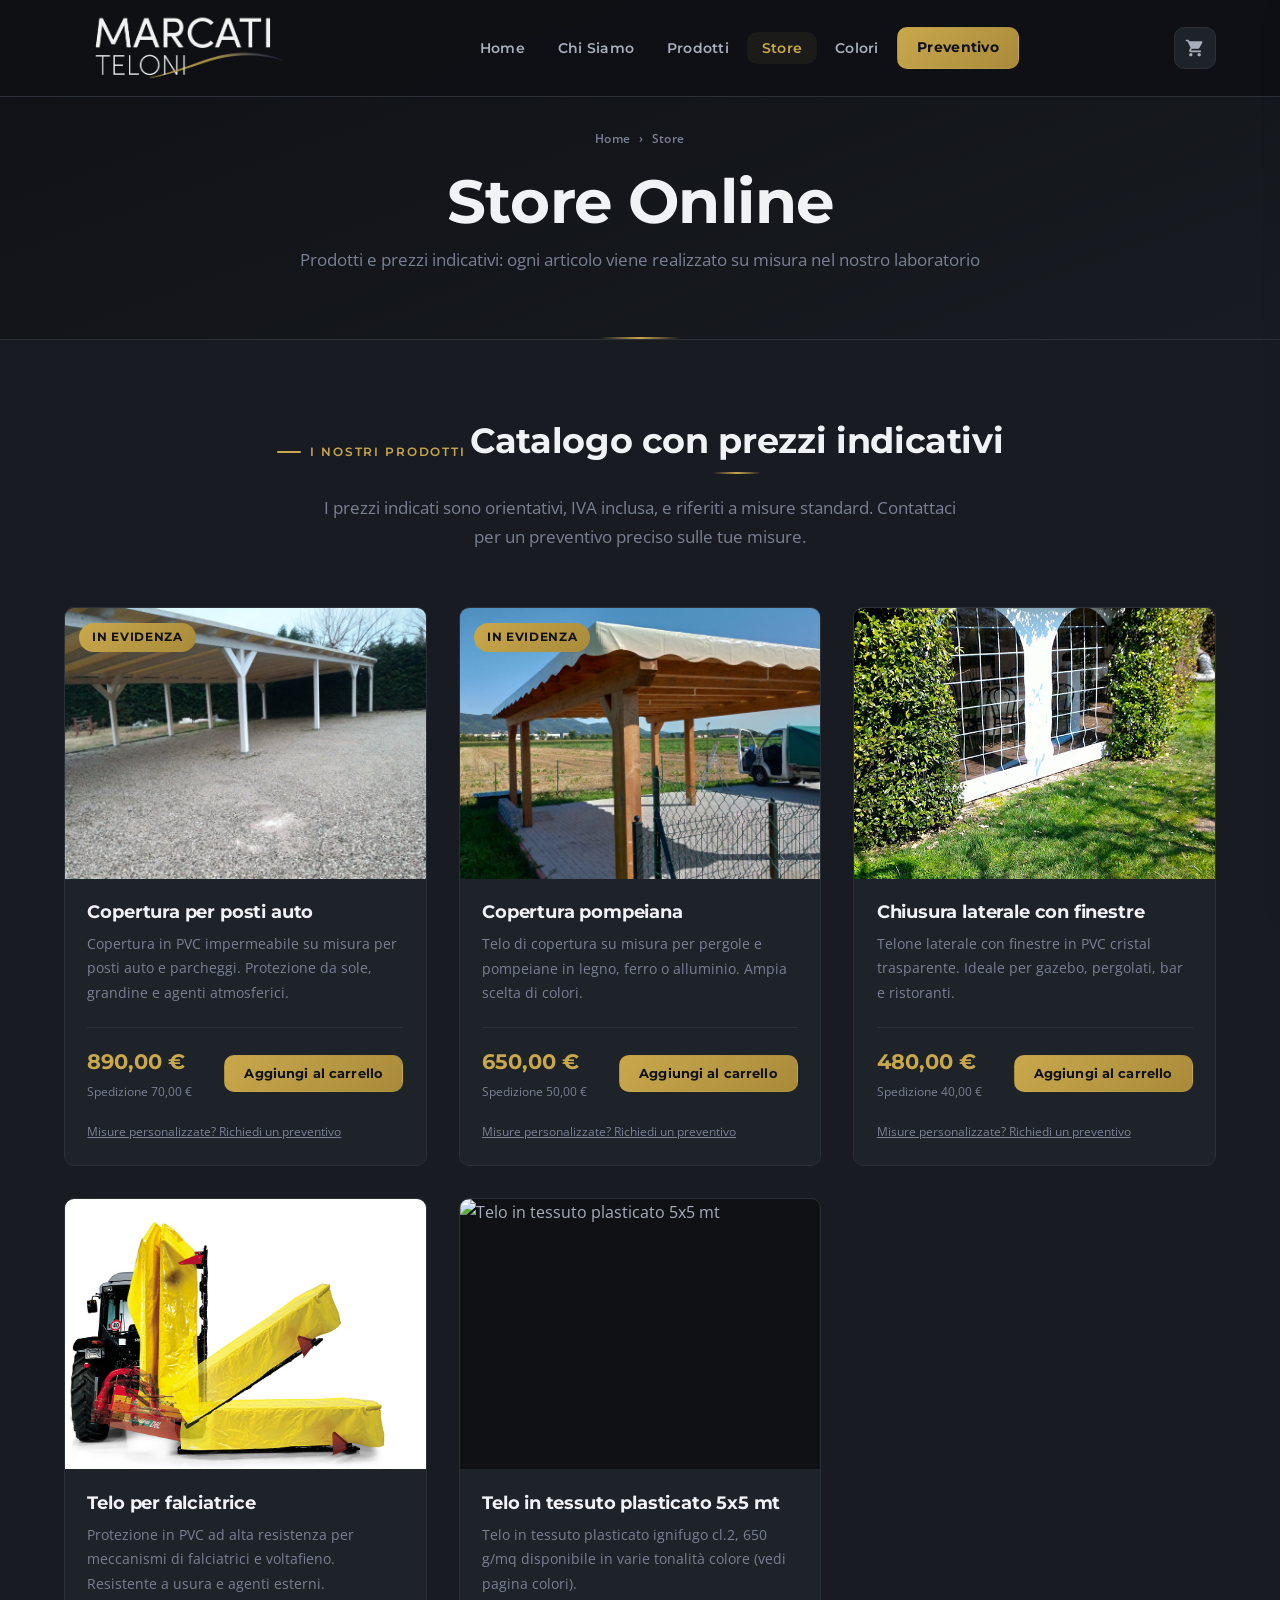
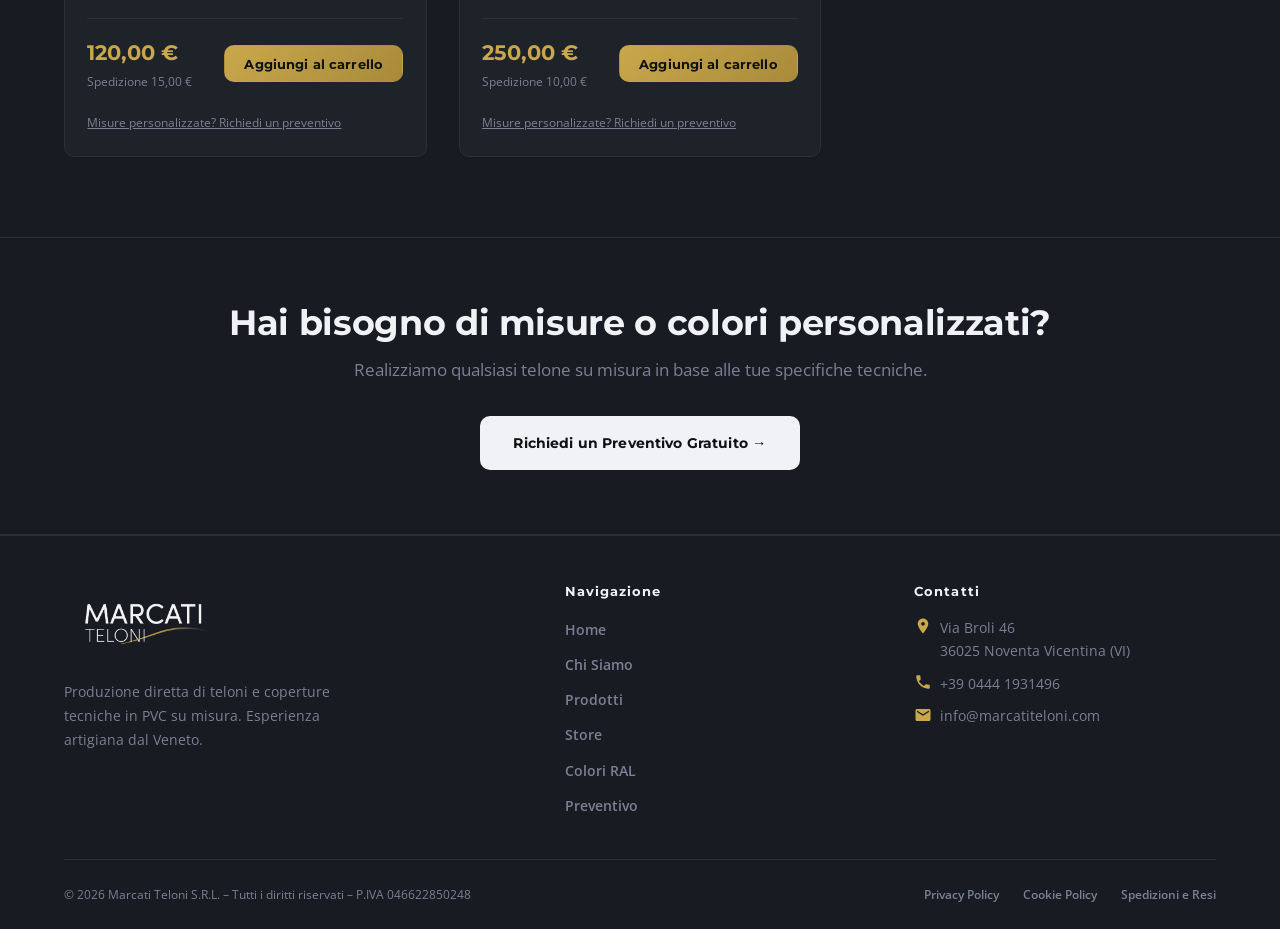
==== commit 74047711: "aggioranmento p.iva aggioranmento p.iva" ====
--- a/store.html
+++ b/store.html
@@ -24,9 +24,15 @@
         <li><a href="colori.html">Colori</a></li>
         <li><a href="index.html#preventivo" class="btn btn-primary">Preventivo</a></li>
       </ul>
-      <button class="nav-toggle" aria-label="Apri menu" aria-expanded="false">
-        <span></span><span></span><span></span>
-      </button>
+      <div class="nav-actions">
+        <button id="cart-btn" class="nav-cart" aria-label="Apri carrello">
+          <svg viewBox="0 0 24 24" width="20" height="20" fill="currentColor" aria-hidden="true"><path d="M7 18c-1.1 0-1.99.9-1.99 2S5.9 22 7 22s2-.9 2-2-.9-2-2-2zM1 2v2h2l3.6 7.59-1.35 2.45c-.16.28-.25.61-.25.96 0 1.1.9 2 2 2h12v-2H7.42c-.14 0-.25-.11-.25-.25l.03-.12.9-1.63h7.45c.75 0 1.41-.41 1.75-1.03l3.58-6.49c.08-.14.12-.31.12-.48 0-.55-.45-1-1-1H5.21l-.94-2H1zm16 16c-1.1 0-1.99.9-1.99 2s.89 2 1.99 2 2-.9 2-2-.9-2-2-2z"/></svg>
+          <span id="cart-count" class="nav-cart-count">0</span>
+        </button>
+        <button class="nav-toggle" aria-label="Apri menu" aria-expanded="false">
+          <span></span><span></span><span></span>
+        </button>
+      </div>
     </div>
     <nav class="nav-mobile" aria-label="Navigazione mobile">
       <a href="index.html">Home</a>
@@ -59,7 +65,7 @@
       <div class="section-header">
         <span class="section-label">I Nostri Prodotti</span>
         <h2>Catalogo con prezzi indicativi</h2>
-        <p>I prezzi indicati sono orientativi e riferiti a misure standard. Contattaci per un preventivo preciso sulle tue misure.</p>
+        <p>I prezzi indicati sono orientativi, IVA inclusa, e riferiti a misure standard. Contattaci per un preventivo preciso sulle tue misure.</p>
       </div>
 
       <div id="store-status" class="store-status" role="status">Caricamento prodotti…</div>
@@ -116,13 +122,113 @@
         <div style="display:flex;gap:1.5rem;">
           <a href="privacy.html">Privacy Policy</a>
           <a href="privacy.html#cookie">Cookie Policy</a>
+          <a href="spedizioni-resi.html">Spedizioni e Resi</a>
         </div>
       </div>
     </div>
   </footer>
+
+  <!-- CARRELLO -->
+  <div id="cart-overlay" class="cart-overlay"></div>
+  <aside id="cart-drawer" class="cart-drawer" aria-label="Carrello">
+    <div class="cart-drawer-header">
+      <h3>Il tuo carrello</h3>
+      <button id="cart-close" class="cart-close" aria-label="Chiudi carrello">&times;</button>
+    </div>
+    <div id="cart-items" class="cart-items"></div>
+    <div class="cart-drawer-footer">
+      <div class="cart-total" style="font-weight:600;color:var(--gray-light);"><span>Subtotale</span><strong id="cart-subtotal" style="color:var(--gray-light);">&euro; 0,00</strong></div>
+      <div class="cart-total" style="font-weight:600;color:var(--gray-light);"><span>Spedizione</span><strong id="cart-shipping" style="color:var(--gray-light);">&mdash;</strong></div>
+      <div class="cart-total"><span>Totale indicativo</span><strong id="cart-total">&euro; 0,00</strong></div>
+      <div class="cart-total" style="font-weight:600;color:var(--gray);font-size:0.82rem;"><span>di cui IVA (22%) inclusa</span><strong id="cart-iva" style="color:var(--gray);">&euro; 0,00</strong></div>
+      <p class="cart-note">I prezzi sono indicativi: ogni articolo &egrave; realizzato su misura. L'importo finale sar&agrave; confermato dal preventivo.</p>
+      <button id="cart-checkout-btn" class="btn btn-primary" style="justify-content:center;">Procedi con l'ordine &#8594;</button>
+    </div>
+  </aside>
+
+  <!-- CHECKOUT -->
+  <div id="checkout-modal" class="cart-modal" role="dialog" aria-modal="true" aria-label="Completa ordine">
+    <div class="cart-modal-box">
+      <div id="checkout-form-view">
+        <h3>Completa l'ordine</h3>
+        <p class="cart-modal-sub">Versione di prova: nessun pagamento reale verr&agrave; addebitato. Il pagamento online sar&agrave; attivo al lancio del servizio. Con l'ordine accetti la <a href="spedizioni-resi.html" target="_blank" style="color:var(--gold);text-decoration:underline;">politica Spedizioni e Resi</a>.</p>
+        <div id="checkout-summary" class="cart-summary"></div>
+        <form id="checkout-form" novalidate>
+          <div class="form-grid">
+            <div class="form-group">
+              <label for="co-nome">Nome <span style="color:var(--gold)">*</span></label>
+              <input type="text" id="co-nome" name="nome" required autocomplete="given-name">
+            </div>
+            <div class="form-group">
+              <label for="co-cognome">Cognome <span style="color:var(--gold)">*</span></label>
+              <input type="text" id="co-cognome" name="cognome" required autocomplete="family-name">
+            </div>
+            <div class="form-group">
+              <label for="co-email">Email <span style="color:var(--gold)">*</span></label>
+              <input type="email" id="co-email" name="email" required autocomplete="email">
+            </div>
+            <div class="form-group">
+              <label for="co-telefono">Telefono <span style="color:var(--gold)">*</span></label>
+              <input type="tel" id="co-telefono" name="telefono" required autocomplete="tel">
+            </div>
+            <div class="form-group full">
+              <label for="co-indirizzo">Indirizzo di consegna <span style="color:var(--gold)">*</span></label>
+              <input type="text" id="co-indirizzo" name="indirizzo" required autocomplete="street-address" placeholder="Via e numero civico">
+            </div>
+            <div class="form-group">
+              <label for="co-cap">CAP <span style="color:var(--gold)">*</span></label>
+              <input type="text" id="co-cap" name="cap" required inputmode="numeric" pattern="[0-9]{5}" title="CAP di 5 cifre" autocomplete="postal-code" placeholder="36025">
+            </div>
+            <div class="form-group">
+              <label for="co-citta">Citt&agrave; <span style="color:var(--gold)">*</span></label>
+              <input type="text" id="co-citta" name="citta" required autocomplete="address-level2" placeholder="Noventa Vicentina">
+            </div>
+            <div class="form-group">
+              <label for="co-provincia">Provincia <span style="color:var(--gold)">*</span></label>
+              <input type="text" id="co-provincia" name="provincia" required maxlength="2" title="Sigla di 2 lettere (es. VI)" placeholder="VI" style="text-transform:uppercase;">
+            </div>
+            <div class="form-group">
+              <label for="co-nazione">Nazione <span style="color:var(--gold)">*</span></label>
+              <select id="co-nazione" name="nazione" required autocomplete="country-name">
+                <option value="IT" selected>Italia</option>
+                <option value="SM">San Marino</option>
+                <option value="CH">Svizzera</option>
+                <option value="AT">Austria</option>
+                <option value="SI">Slovenia</option>
+                <option value="FR">Francia</option>
+                <option value="DE">Germania</option>
+              </select>
+            </div>
+            <div class="form-group full">
+              <label for="co-note">Note (misure, colori, quantit&agrave;)</label>
+              <textarea id="co-note" name="note" style="min-height:80px;"></textarea>
+            </div>
+            <div class="form-group full" style="flex-direction:row;align-items:flex-start;gap:0.75rem;">
+              <input type="checkbox" id="co-privacy" name="privacy" value="1" required style="margin-top:0.3rem;accent-color:var(--gold);width:16px;height:16px;flex-shrink:0;">
+              <label for="co-privacy" style="font-weight:400;font-size:0.85rem;cursor:pointer;">
+                Ho letto e accetto la <a href="privacy.html" style="color:var(--gold);text-decoration:underline;" target="_blank">Privacy Policy</a>. <span style="color:var(--gold)">*</span>
+              </label>
+            </div>
+          </div>
+          <button type="submit" id="checkout-submit" class="btn btn-primary" style="margin-top:1.25rem;width:100%;justify-content:center;">Conferma ordine</button>
+          <button type="button" id="checkout-cancel" class="btn btn-outline" style="margin-top:0.6rem;width:100%;justify-content:center;">Annulla</button>
+        </form>
+      </div>
+      <div id="checkout-success-view" class="cart-success" hidden>
+        <h3>Ordine registrato!</h3>
+        <p>Grazie! Il codice del tuo ordine &egrave;</p>
+        <span class="code" id="order-code"></span>
+        <p style="margin-bottom:1.5rem;">Ti contatteremo al pi&ugrave; presto per confermare misure e preventivo definitivo.</p>
+        <button id="checkout-done" class="btn btn-primary">Chiudi</button>
+      </div>
+    </div>
+  </div>
+
+  <div id="cart-toast" class="cart-toast"></div>
 
   <button id="back-to-top" aria-label="Torna in cima">&#8593;</button>
   <script src="js/main.js"></script>
+  <script src="js/cart.js"></script>
   <script src="js/store.js"></script>
 </body>
 </html>
--- a/css/style.css
+++ b/css/style.css
@@ -989,8 +989,16 @@
 }
 .privacy-content h2:first-child { margin-top: 0; }
 .privacy-content p { color: var(--gray); margin-bottom: 1rem; line-height: 1.7; }
-.privacy-content ul { list-style: disc; margin-left: 1.5rem; color: var(--gray); }
-.privacy-content ul li { margin-bottom: 0.5rem; }
+  .privacy-content ul { list-style: disc; margin-left: 1.5rem; color: var(--gray); }
+  .privacy-content ul li { margin-bottom: 0.5rem; }
+  .privacy-content ol { list-style: decimal; margin-left: 1.5rem; color: var(--gray); }
+  .privacy-content ol li { margin-bottom: 0.5rem; }
+  .privacy-content h3 {
+    color: var(--white);
+    font-size: 1rem;
+    margin: 1.5rem 0 0.6rem;
+  }
+  .privacy-content strong { color: var(--gray-light); }
 .privacy-content a { color: var(--gold); font-weight: 700; }
 .privacy-content a:hover { text-decoration: underline; }
 
@@ -1221,12 +1229,312 @@
   font-weight: 700;
   color: var(--gold);
 }
+.store-spedizione {
+  font-size: 0.75rem;
+  color: var(--gray);
+  margin-top: 0.15rem;
+}
 .store-card-footer .btn { padding: 0.6rem 1.2rem; font-size: 0.82rem; }
 
 .store-card-esaurito .store-card-media img { filter: grayscale(0.8); opacity: 0.7; }
 
 @media (max-width: 640px) {
   .store-grid { grid-template-columns: 1fr; }
+}
+
+.store-info-link {
+  display: inline-block;
+  margin-top: 0.6rem;
+  font-size: 0.78rem;
+  color: var(--gray);
+  text-decoration: underline;
+  transition: color var(--transition);
+}
+.store-info-link:hover { color: var(--gold); }
+
+.btn:disabled {
+  opacity: 0.5;
+  cursor: not-allowed;
+  transform: none;
+}
+
+/* ============================================================
+    CARRELLO / CHECKOUT
+    ============================================================ */
+.nav-actions {
+  display: flex;
+  align-items: center;
+  gap: 0.75rem;
+}
+
+.nav-cart {
+  position: relative;
+  display: inline-flex;
+  align-items: center;
+  justify-content: center;
+  width: 42px;
+  height: 42px;
+  border: 1px solid var(--border);
+  border-radius: var(--radius);
+  background: var(--dark-elevated);
+  color: var(--gray-light);
+  cursor: pointer;
+  transition: var(--transition);
+}
+.nav-cart:hover {
+  color: var(--gold);
+  border-color: rgba(201,168,76,0.4);
+}
+.nav-cart-count {
+  position: absolute;
+  top: -7px;
+  right: -7px;
+  min-width: 20px;
+  height: 20px;
+  padding: 0 5px;
+  display: none;
+  align-items: center;
+  justify-content: center;
+  background: linear-gradient(135deg, var(--gold), var(--gold-dark));
+  color: var(--dark);
+  font-family: var(--font-heading);
+  font-size: 0.7rem;
+  font-weight: 700;
+  border-radius: 100px;
+}
+.nav-cart-count.visible { display: inline-flex; }
+
+.cart-overlay {
+  position: fixed;
+  inset: 0;
+  z-index: 1400;
+  background: rgba(0,0,0,0.55);
+  opacity: 0;
+  pointer-events: none;
+  transition: opacity var(--transition);
+}
+.cart-overlay.open { opacity: 1; pointer-events: auto; }
+
+.cart-drawer {
+  position: fixed;
+  top: 0; right: 0; bottom: 0;
+  z-index: 1500;
+  width: min(420px, 100%);
+  display: flex;
+  flex-direction: column;
+  background: var(--dark-surface);
+  border-left: 1px solid var(--border);
+  box-shadow: var(--shadow);
+  transform: translateX(105%);
+  transition: transform var(--transition);
+}
+.cart-drawer.open { transform: translateX(0); }
+
+.cart-drawer-header {
+  display: flex;
+  align-items: center;
+  justify-content: space-between;
+  padding: 1.25rem 1.5rem;
+  border-bottom: 1px solid var(--border);
+}
+.cart-drawer-header h3 { font-size: 1.1rem; }
+.cart-close {
+  background: none;
+  border: none;
+  color: var(--gray-light);
+  font-size: 1.4rem;
+  line-height: 1;
+  cursor: pointer;
+  transition: color var(--transition);
+}
+.cart-close:hover { color: var(--gold); }
+
+.cart-items {
+  flex: 1;
+  overflow-y: auto;
+  padding: 1.25rem 1.5rem;
+  display: flex;
+  flex-direction: column;
+  gap: 1rem;
+}
+.cart-empty {
+  text-align: center;
+  color: var(--gray);
+  padding: 2.5rem 0;
+}
+
+.cart-item {
+  display: grid;
+  grid-template-columns: 64px 1fr auto;
+  gap: 0.9rem;
+  align-items: center;
+  padding: 0.75rem;
+  background: var(--dark-elevated);
+  border: 1px solid var(--border);
+  border-radius: var(--radius);
+}
+.cart-item img {
+  width: 64px;
+  height: 64px;
+  object-fit: cover;
+  border-radius: 8px;
+}
+.cart-item-name {
+  font-family: var(--font-heading);
+  font-weight: 600;
+  font-size: 0.88rem;
+  color: var(--white);
+}
+.cart-item-price {
+  color: var(--gold);
+  font-size: 0.85rem;
+  font-weight: 600;
+}
+.cart-qty {
+  display: inline-flex;
+  align-items: center;
+  gap: 0.5rem;
+  margin-top: 0.35rem;
+}
+.cart-qty button {
+  width: 24px;
+  height: 24px;
+  display: inline-flex;
+  align-items: center;
+  justify-content: center;
+  background: var(--dark);
+  border: 1px solid var(--border);
+  border-radius: 6px;
+  color: var(--gray-light);
+  cursor: pointer;
+  transition: var(--transition);
+}
+.cart-qty button:hover {
+  color: var(--gold);
+  border-color: rgba(201,168,76,0.4);
+}
+.cart-qty span {
+  min-width: 18px;
+  text-align: center;
+  font-weight: 600;
+  color: var(--white);
+  font-size: 0.9rem;
+}
+.cart-item-remove {
+  background: none;
+  border: none;
+  color: var(--gray);
+  cursor: pointer;
+  font-size: 1rem;
+  align-self: start;
+  transition: color var(--transition);
+}
+.cart-item-remove:hover { color: #d98a8a; }
+
+.cart-drawer-footer {
+  padding: 1.25rem 1.5rem;
+  border-top: 1px solid var(--border);
+  display: flex;
+  flex-direction: column;
+  gap: 0.9rem;
+}
+.cart-total {
+  display: flex;
+  justify-content: space-between;
+  font-family: var(--font-heading);
+  font-weight: 700;
+  color: var(--white);
+}
+.cart-total strong { color: var(--gold); }
+.cart-note { font-size: 0.78rem; color: var(--gray); }
+
+.cart-modal {
+  position: fixed;
+  inset: 0;
+  z-index: 1600;
+  display: none;
+  align-items: center;
+  justify-content: center;
+  padding: 1.25rem;
+  background: rgba(0,0,0,0.6);
+}
+.cart-modal.open { display: flex; }
+.cart-modal-box {
+  width: min(560px, 100%);
+  max-height: 90vh;
+  overflow-y: auto;
+  background: var(--dark-surface);
+  border: 1px solid var(--border);
+  border-radius: var(--radius);
+  padding: 2rem;
+  box-shadow: var(--shadow);
+}
+.cart-modal-box h3 { margin-bottom: 0.4rem; }
+.cart-modal-sub {
+  font-size: 0.85rem;
+  color: var(--gray);
+  margin-bottom: 1.5rem;
+}
+.cart-summary {
+  margin-bottom: 1.5rem;
+  padding: 1rem 1.25rem;
+  background: var(--dark-elevated);
+  border: 1px solid var(--border);
+  border-radius: var(--radius);
+  display: flex;
+  flex-direction: column;
+  gap: 0.4rem;
+  font-size: 0.9rem;
+}
+.cart-summary-row {
+  display: flex;
+  justify-content: space-between;
+  gap: 1rem;
+}
+.cart-summary-row.total {
+  border-top: 1px solid var(--border);
+  padding-top: 0.5rem;
+  margin-top: 0.2rem;
+  font-weight: 700;
+  color: var(--white);
+}
+.cart-summary-row.total span:last-child { color: var(--gold); }
+
+.cart-success { text-align: center; padding: 1.5rem 0; }
+.cart-success .code {
+  display: inline-block;
+  margin: 0.75rem 0;
+  padding: 0.5rem 1.25rem;
+  font-family: var(--font-heading);
+  font-weight: 700;
+  color: var(--gold);
+  background: rgba(201,168,76,0.08);
+  border: 1px solid rgba(201,168,76,0.3);
+  border-radius: var(--radius);
+  letter-spacing: 0.08em;
+}
+
+.cart-toast {
+  position: fixed;
+  bottom: 1.5rem;
+  left: 50%;
+  transform: translate(-50%, 20px);
+  z-index: 1700;
+  padding: 0.7rem 1.4rem;
+  background: var(--dark-elevated);
+  border: 1px solid rgba(201,168,76,0.4);
+  border-radius: 100px;
+  color: var(--white);
+  font-size: 0.85rem;
+  font-weight: 600;
+  opacity: 0;
+  pointer-events: none;
+  transition: opacity var(--transition), transform var(--transition);
+  box-shadow: var(--shadow-soft);
+}
+.cart-toast.visible {
+  opacity: 1;
+  transform: translate(-50%, 0);
 }
 
 /* ============================================================
